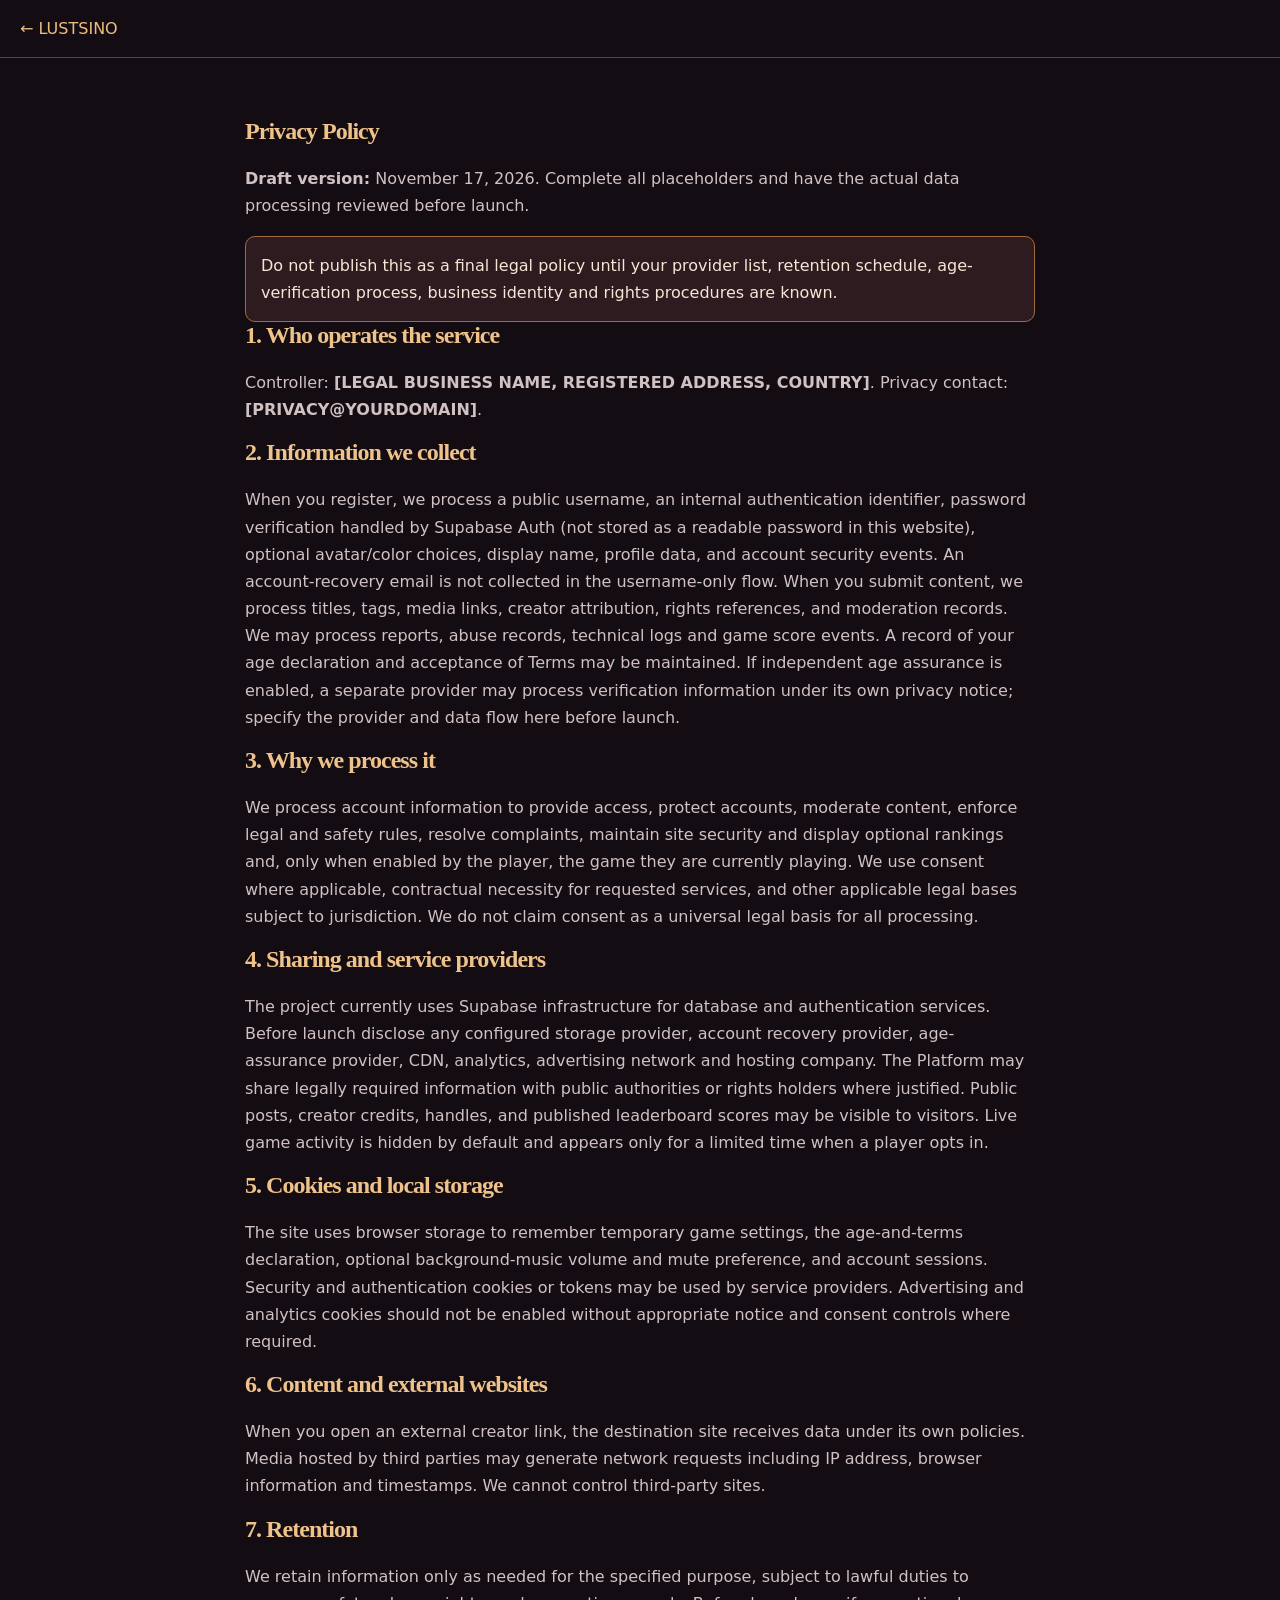
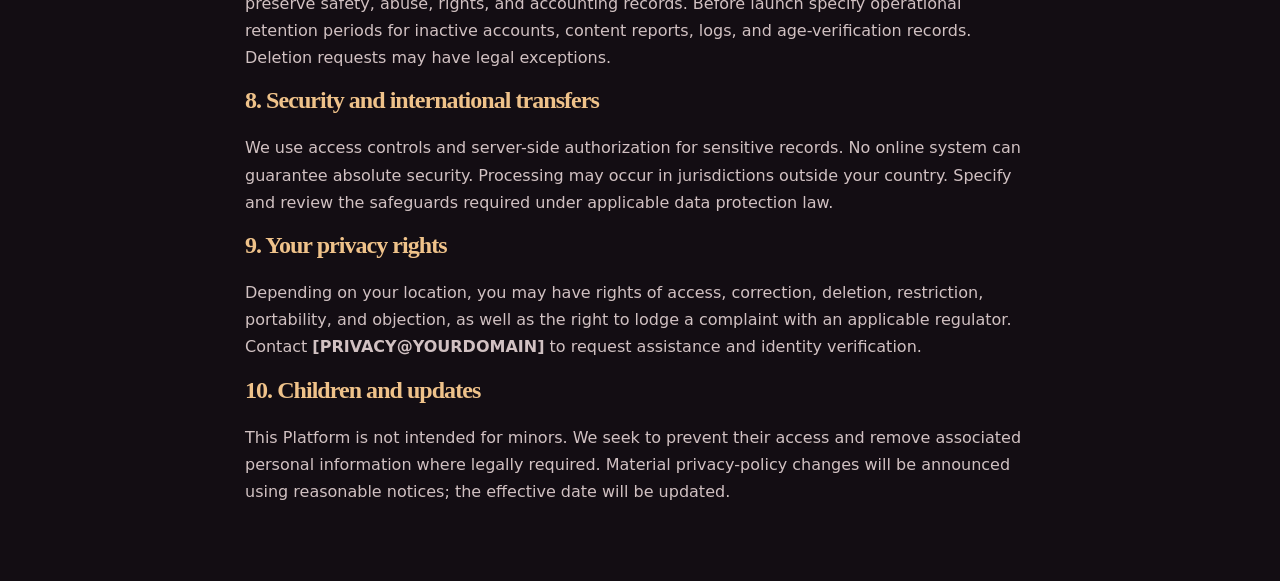
==== privacy.html @ e22186fd "Add LUSTSINO V7 website" ====
<!doctype html><html lang="en"><head><meta charset="utf-8"><meta name="viewport" content="width=device-width, initial-scale=1"><title>LUSTSINO — Privacy Policy</title><link rel="stylesheet" href="styles.css"><style>body{background:#130d13;color:#f5e7d6;font:16px/1.7 system-ui}article{max-width:850px;margin:30px auto;padding:30px}h1,h2{font-family:Georgia,serif;color:#efc28a}a{color:#edbd7e}p,li{color:#d1c1c2}header{padding:15px 20px;border-bottom:1px solid #613e44}.warning{padding:15px;border:1px solid #a16c42;border-radius:10px;background:#2d1b20}</style></head><body><header><a href="index.html">← LUSTSINO</a></header><article><h1>Privacy Policy</h1><p><strong>Draft version:</strong> November 17, 2026. Complete all placeholders and have the actual data processing reviewed before launch.</p><div class="warning">Do not publish this as a final legal policy until your provider list, retention schedule, age-verification process, business identity and rights procedures are known.</div><h2>1. Who operates the service</h2><p>Controller: <strong>[LEGAL BUSINESS NAME, REGISTERED ADDRESS, COUNTRY]</strong>. Privacy contact: <strong>[PRIVACY@YOURDOMAIN]</strong>.</p><h2>2. Information we collect</h2><p>When you register, we process a public username, an internal authentication identifier, password verification handled by Supabase Auth (not stored as a readable password in this website), optional avatar/color choices, display name, profile data, and account security events. An account-recovery email is not collected in the username-only flow. When you submit content, we process titles, tags, media links, creator attribution, rights references, and moderation records. We may process reports, abuse records, technical logs and game score events. A record of your age declaration and acceptance of Terms may be maintained. If independent age assurance is enabled, a separate provider may process verification information under its own privacy notice; specify the provider and data flow here before launch.</p><h2>3. Why we process it</h2><p>We process account information to provide access, protect accounts, moderate content, enforce legal and safety rules, resolve complaints, maintain site security and display optional rankings and, only when enabled by the player, the game they are currently playing. We use consent where applicable, contractual necessity for requested services, and other applicable legal bases subject to jurisdiction. We do not claim consent as a universal legal basis for all processing.</p><h2>4. Sharing and service providers</h2><p>The project currently uses Supabase infrastructure for database and authentication services. Before launch disclose any configured storage provider, account recovery provider, age-assurance provider, CDN, analytics, advertising network and hosting company. The Platform may share legally required information with public authorities or rights holders where justified. Public posts, creator credits, handles, and published leaderboard scores may be visible to visitors. Live game activity is hidden by default and appears only for a limited time when a player opts in.</p><h2>5. Cookies and local storage</h2><p>The site uses browser storage to remember temporary game settings, the age-and-terms declaration, optional background-music volume and mute preference, and account sessions. Security and authentication cookies or tokens may be used by service providers. Advertising and analytics cookies should not be enabled without appropriate notice and consent controls where required.</p><h2>6. Content and external websites</h2><p>When you open an external creator link, the destination site receives data under its own policies. Media hosted by third parties may generate network requests including IP address, browser information and timestamps. We cannot control third-party sites.</p><h2>7. Retention</h2><p>We retain information only as needed for the specified purpose, subject to lawful duties to preserve safety, abuse, rights, and accounting records. Before launch specify operational retention periods for inactive accounts, content reports, logs, and age-verification records. Deletion requests may have legal exceptions.</p><h2>8. Security and international transfers</h2><p>We use access controls and server-side authorization for sensitive records. No online system can guarantee absolute security. Processing may occur in jurisdictions outside your country. Specify and review the safeguards required under applicable data protection law.</p><h2>9. Your privacy rights</h2><p>Depending on your location, you may have rights of access, correction, deletion, restriction, portability, and objection, as well as the right to lodge a complaint with an applicable regulator. Contact <strong>[PRIVACY@YOURDOMAIN]</strong> to request assistance and identity verification.</p><h2>10. Children and updates</h2><p>This Platform is not intended for minors. We seek to prevent their access and remove associated personal information where legally required. Material privacy-policy changes will be announced using reasonable notices; the effective date will be updated.</p></article></body></html>
---- styles.css ----
@import url('https://fonts.googleapis.com/css2?family=DM+Sans:wght@400;500;600;700;800&family=Space+Grotesk:wght@400;500;600;700&display=swap');
:root{color-scheme:dark;--bg:#0b0b12;--bg2:#111019;--card:#16141f;--card2:#1d1928;--stroke:#2a2535;--purple:#b994ff;--purple2:#804ceb;--pink:#d484ed;--text:#f4f0fa;--muted:#a6a0b2;--lime:#cff9ab;--max:1310px;--r:19px}
*{box-sizing:border-box}html{scroll-behavior:smooth}body{background:var(--bg);color:var(--text);margin:0;font:15px/1.5 'DM Sans',system-ui,Arial,sans-serif}button,input,textarea,select{font:inherit}button{cursor:pointer}button:disabled{cursor:not-allowed;opacity:.48}a{color:inherit;text-decoration:none}.hidden{display:none!important}h1,h2,h3,p{margin-top:0}h1,h2,h3{font-family:'Space Grotesk',system-ui,sans-serif;line-height:1.13;letter-spacing:-.035em}p{color:var(--muted)}button:focus-visible,a:focus-visible,input:focus-visible,textarea:focus-visible,select:focus-visible{outline:2px solid #d8bfff;outline-offset:3px}
.topbar{height:77px;position:sticky;top:0;z-index:50;background:#0e0c14ed;backdrop-filter:blur(22px);border-bottom:1px solid #ffffff0d;display:flex;align-items:center;gap:28px;padding:0 max(28px,calc((100vw - var(--max))/2))}.identity{display:inline-flex;align-items:center;gap:9px;font-family:'Space Grotesk',sans-serif;font-weight:700;font-size:20px;letter-spacing:.04em;white-space:nowrap}.identity b{color:var(--purple);font-weight:600;margin-left:3px}.identity img{border-radius:10px}.main-nav{display:flex;gap:8px;margin:auto}.main-nav button{border:0;background:transparent;color:#aca4b6;padding:11px 16px;border-radius:99px;font-size:13px;font-weight:700}.main-nav button:hover,.main-nav button.active{background:#24202e;color:white}.header-actions{display:flex;gap:16px;align-items:center}.edition{color:#8c8599;font-size:9px;letter-spacing:.14em;font-weight:800}.icon-button{width:34px;height:34px;border:1px solid var(--stroke);border-radius:10px;background:#17151e;color:#bfb5d0;position:relative}.icon-button i{position:absolute;top:6px;right:6px;width:5px;height:5px;background:#a2b47d;border-radius:50%}.icon-button.muted-sound i{background:#777}
.button{border:1px solid var(--stroke);background:#211e2a;color:white;padding:13px 18px;border-radius:12px;font-weight:800;display:inline-flex;gap:20px;align-items:center;justify-content:center;transition:transform .18s,border-color .18s,background .18s;white-space:nowrap}.button:hover:not(:disabled){transform:translateY(-1px);border-color:#8b6cb4}.button.primary{background:#b894fc;color:#170f24;border-color:#c5a9ff;box-shadow:0 10px 36px #7b4ac92a}.button.primary:hover{background:#cbb2ff}.button.secondary{background:#211b2e;border:1px solid #49365d}.button.subtle{background:#191621}.button.bare{background:transparent;border-color:transparent;color:#bbb4c5}.button.wide{width:100%}.button.small-button{font-size:12px;padding:9px 13px;gap:8px}.admin-dot{color:#b98eff;font-size:10px}.button.smallish{padding:9px 13px;font-size:12px}.button span:last-child{font-size:16px}.page-wrap{max-width:var(--max);padding:0 28px;margin:auto}.view{display:none;min-height:58vh}.view.show{display:block}.overline{letter-spacing:.17em;font-size:10px;text-transform:uppercase;font-weight:800;color:#b99afb}.heading-dot{color:#b894ff}.purple-text{color:#c1a5fa}
.hero{min-height:484px;position:relative;display:grid;grid-template-columns:1fr .8fr;overflow:hidden;padding:64px 66px 53px;margin-top:23px;border:1px solid #493b61;border-radius:25px;background:radial-gradient(ellipse at 80% 40%,#422657 0%,#261832 34%,#15121d 67%)}.hero:before{content:'';position:absolute;inset:0;background-image:radial-gradient(#ead2ff2c .8px,transparent .8px);background-size:18px 18px;mask-image:linear-gradient(90deg,transparent,#000);opacity:.35}.hero-ambient{pointer-events:none;position:absolute;inset:0;background:linear-gradient(95deg,#15121c 0%,transparent 63%)}.hero-left{position:relative;z-index:2;align-self:center}.kicker{display:inline-flex;align-items:center;gap:9px;color:#cdb4ff;background:#2c2240;border:1px solid #5c417c;padding:7px 11px;border-radius:100px;font-size:10px;font-weight:800;letter-spacing:.12em}.live-dot{width:6px;height:6px;border-radius:50%;background:#d2abff;box-shadow:0 0 0 4px #aa72ef2a}.hero h1{font-size:clamp(46px,5.15vw,79px);line-height:1.04;margin:22px 0 19px;letter-spacing:-.065em}.hero h1 i{color:#c2a2ff;font-style:normal}.hero h1 span{color:#fff}.hero p{font-size:14px;line-height:1.8;max-width:445px;color:#c0b7ca}.hero-actions{display:flex;flex-wrap:wrap;gap:10px;margin-top:25px}.micro-trust{display:flex;gap:21px;flex-wrap:wrap;margin-top:26px;font-size:11px;color:#c5b6d1}.hero-right{align-self:center;min-height:350px;position:relative;z-index:1}.orbit-bloom{height:380px;width:380px;position:absolute;top:-19px;left:50%;transform:translateX(-50%);display:grid;place-items:center;filter:drop-shadow(0 20px 52px #8846d22a)}.orbit{position:absolute;border-radius:50%;border:2px solid #b994ff44}.orbit-outer{height:350px;width:350px;border-style:dashed;animation:slowspin 43s linear infinite}.orbit-mid{width:295px;height:295px;border:26px solid #ffffff08;border-top:25px solid #d4b6fa;border-left:25px solid #8652ea;border-right:25px solid #6b3eaa;transform:rotate(30deg);box-shadow:0 0 32px #a86bff40,inset 0 0 24px #bb8dff44;animation:slowspin 17s linear infinite}.orbit-inner{height:188px;width:188px;border:1px solid #f0cfff77;box-shadow:0 0 60px #ad77f75a;background:radial-gradient(circle at 55% 38%,#4b2a6c,#23172e 75%)}.orbit-core{font-family:'Space Grotesk';position:relative;font-size:90px;font-weight:700;color:#eee1ff;text-shadow:0 0 25px #c5a1ff66}.orbit-float{position:absolute;background:#241a32;border:1px solid #8a6cba;display:grid;place-items:center;color:#dbbdff;border-radius:50%;box-shadow:0 8px 20px #0004}.orbit-float.one{width:52px;height:52px;top:24px;right:14px}.orbit-float.two{width:43px;height:43px;bottom:45px;left:5px}.orbit-float.three{width:34px;height:34px;right:1px;bottom:72px}.float-label{position:absolute;right:0;bottom:-5px;color:#ccbee1;font-size:9px;letter-spacing:.18em;font-weight:800}.section-top{display:flex;justify-content:space-between;align-items:end;gap:22px;margin:53px 0 20px}.section-top h2{font-size:30px;margin:8px 0 4px}.section-top p{font-size:13px;margin:0}.text-link{background:transparent;border:0;color:#ceb2ff;font-weight:800;font-size:12px;padding:10px 0}.game-grid{display:grid;grid-template-columns:repeat(4,minmax(0,1fr));gap:16px}.game-card{border:1px solid var(--stroke);background:#15121d;border-radius:17px;overflow:hidden;text-align:left;color:white;transition:transform .18s,border-color .18s;display:flex;flex-direction:column;padding:0;min-width:0}.game-card:hover{transform:translateY(-5px);border-color:#8364a7}.game-cover{height:210px;display:grid;place-items:center;position:relative;overflow:hidden;background:var(--cover)}.game-cover:after{content:'';position:absolute;inset:0;background:radial-gradient(circle at 50% 35%,transparent 30%,#0c0a11aa 99%)}.game-cover .cover-symbol{font-size:104px;font-family:'Space Grotesk';font-weight:700;position:relative;z-index:1;color:#ffffffe7;text-shadow:0 11px 23px #0004}.game-cover .cover-number{position:absolute;top:12px;left:14px;z-index:2;color:#ffffff80;font-size:11px;font-weight:800;letter-spacing:.15em}.game-cover .play-arrow{position:absolute;bottom:13px;right:13px;z-index:2;display:grid;place-items:center;background:#ffffffed;color:#191121;width:39px;height:39px;border-radius:50%;font-size:17px}.game-card-text{padding:18px;flex:1}.game-card-text h3{font-size:19px;margin:4px 0 8px}.game-card-text p{font-size:12px;line-height:1.6;margin:0;min-height:38px}.game-tags{display:flex;gap:7px;margin-top:18px;flex-wrap:wrap}.game-tags span{border:1px solid #40374c;border-radius:6px;color:#bdb0cd;padding:4px 7px;font-size:10px;font-weight:800}.ad-unit{position:relative;background:repeating-linear-gradient(120deg,#17131e,#17131e 12px,#1c1723 12px,#1c1723 24px);border:1px dashed #544762;border-radius:15px;color:#b9b0c8;display:flex;align-items:center;justify-content:center;gap:20px;text-align:left;overflow:hidden}.ad-unit.banner{margin:46px 0;height:106px}.ad-unit .ad-tag{font-size:9px;font-weight:800;letter-spacing:.17em;color:#927da8;position:absolute;left:13px;top:12px}.ad-art{color:#a687d8;font-size:46px}.ad-copy strong{display:block;font-size:13px;color:#d7cbeb}.ad-copy small{font-size:11px;color:#8f879d}.steps{display:grid;grid-template-columns:repeat(3,1fr);border:1px solid var(--stroke);border-radius:18px;overflow:hidden;background:var(--card)}.steps>div{padding:27px 31px;border-right:1px solid var(--stroke)}.steps>div:last-child{border:0}.steps span{font-size:11px;color:var(--purple);font-weight:800;letter-spacing:.12em}.steps h3{font-size:22px;margin:16px 0 8px}.steps p{font-size:12px;margin:0;line-height:1.7}.creator-strip{display:grid;grid-template-columns:repeat(3,1fr);gap:15px;margin-bottom:62px}.creator-mini{border:1px solid var(--stroke);background:linear-gradient(110deg,#1b1823,#14131a);border-radius:14px;padding:16px;display:flex;align-items:center;gap:13px;text-align:left;color:white}.creator-avatar{width:48px;height:48px;flex-shrink:0;border-radius:50%;display:grid;place-items:center;font-weight:800;background:linear-gradient(140deg,#9c76c7,#47325d);color:#fff}.creator-mini strong{font-size:13px}.creator-mini small{display:block;color:var(--muted);font-size:11px}.creator-mini .open-arrow{margin-left:auto;color:var(--purple)}
.subpage{padding-top:58px;padding-bottom:80px}.subheading{margin-bottom:26px}.subheading h1,.studio-head h1{font-size:clamp(34px,4.4vw,56px);margin:11px 0}.subheading p{font-size:14px}.filter-bar{display:flex;gap:9px;flex-wrap:wrap;margin:20px 0 25px}.pill{border:1px solid var(--stroke);padding:9px 13px;background:#1a1722;color:#a69bb6;border-radius:100px;font-size:12px;font-weight:800}.pill.active,.pill:hover{background:#332541;border-color:#8863b0;color:white}
.play-wrap{padding-top:27px;padding-bottom:55px}.play-header{display:flex;justify-content:space-between;align-items:center}.back-link{background:transparent;border:0;color:#b5a6c8;font-weight:700;font-size:12px;padding:8px 0}.session-chip{border:1px solid #3b2d4c;background:#201729;border-radius:40px;color:#d0b6ee;padding:7px 11px;font-size:11px;font-weight:800}.play-title-line{display:flex;justify-content:space-between;gap:15px;align-items:center;margin:23px 0}.play-title-line h1{font-size:40px;margin:8px 0}.play-title-line p{font-size:13px;margin:0}.play-layout{display:grid;grid-template-columns:minmax(0,1fr) 280px;gap:19px}.play-main{border:1px solid #34273e;background:radial-gradient(ellipse at 50% 15%,#251731,#121019 68%);border-radius:20px;min-height:520px;overflow:hidden;padding:27px;display:flex;flex-direction:column}.side-card{border:1px solid var(--stroke);background:#16131d;border-radius:16px;padding:22px;margin-bottom:15px}.side-card h3{font-size:20px;margin:11px 0}.side-card p{font-size:12px;line-height:1.65}.statline{display:flex;justify-content:space-between;font-size:12px;color:#b2a8bc;border-bottom:1px solid #312a39;padding:11px 0}.statline b{color:#fff}.side-card .button{margin-top:20px}.square{min-height:250px;margin-bottom:15px;display:flex;flex-direction:column;text-align:center}.ad-orb{font-size:52px;color:#9170bd}.creator-ethos>span{color:#c8a8ff;font-size:24px}.in-game{min-height:86px;margin-top:19px;flex-direction:column;gap:2px;padding:24px}.in-game strong{font-size:12px;color:#cec0dc}.in-game small{font-size:10px;color:#897d94}
.game-shell{width:100%;margin:auto;text-align:center}.game-kicker{font-size:10px;text-transform:uppercase;letter-spacing:.16em;font-weight:800;color:#b994ff}.game-shell h2{font-size:27px;margin:10px 0}.game-shell .game-help{font-size:13px;color:#ada3b9;max-width:510px;margin:0 auto 22px}.wheel-wrap{width:min(360px,83vw);aspect-ratio:1;margin:19px auto 25px;position:relative;display:grid;place-items:center}.wheel-face{width:100%;height:100%;border-radius:50%;border:10px solid #3c2a4b;box-shadow:0 0 0 3px #8a60ae,0 18px 60px #ad6dff1b,inset 0 0 30px #0007;display:grid;place-items:center;transform:rotate(0deg);background:conic-gradient(#a875e1 0 45deg,#40305c 45deg 90deg,#8c61c2 90deg 135deg,#312741 135deg 180deg,#a875e1 180deg 225deg,#40305c 225deg 270deg,#8c61c2 270deg 315deg,#312741 315deg 360deg)}.wheel-face:after{content:'';position:absolute;inset:12%;border:2px dashed #ffffff30;border-radius:50%}.wheel-numbers{position:absolute;inset:0;display:grid;place-items:center}.wheel-number{position:absolute;transform:translate(-50%,-50%);font-weight:800;font-size:15px;text-shadow:0 3px 5px #0009}.wheel-cap{width:74px;height:74px;z-index:2;border-radius:50%;background:#100e18;display:grid;place-items:center;border:8px solid #bb94ef;color:#fff;font-size:32px;font-family:'Space Grotesk';box-shadow:0 6px 23px #0007}.pointer{position:absolute;z-index:4;top:-10px;left:50%;transform:translateX(-50%);width:0;height:0;border-left:15px solid transparent;border-right:15px solid transparent;border-top:32px solid #ecdbff;filter:drop-shadow(0 5px 5px #000)}.game-footer-actions{display:flex;gap:9px;justify-content:center;flex-wrap:wrap;margin:16px 0}.result-card{max-width:530px;margin:19px auto 0;border:1px solid #6d528b;border-radius:15px;background:#251b31;padding:18px;text-align:left;display:flex;align-items:center;gap:14px}.result-icon{display:grid;place-items:center;flex-shrink:0;width:45px;height:45px;background:#623c89;border-radius:11px;font-size:23px}.result-card strong{display:block;font-size:17px}.result-card p{font-size:12px;margin:3px 0 0}.result-card .button{margin-left:auto}.round-meta{font-size:11px;color:#a59ab3;letter-spacing:.05em}.timer-box{display:flex;justify-content:center;align-items:center;flex-wrap:wrap;gap:10px;margin:18px auto}.timer-time{font-variant-numeric:tabular-nums;font-family:'Space Grotesk';font-size:21px;font-weight:700;color:#ddc7ff;min-width:70px}.timer-box .button{padding:8px 12px;font-size:11px}.media-stage{position:relative;overflow:hidden;min-height:340px;width:100%;max-width:620px;margin:auto;border-radius:18px;border:1px solid #553b6f;background:var(--stage,radial-gradient(circle at 40% 35%,#654185,#251a34 60%,#0e0d16));display:flex;align-items:center;justify-content:center}.media-stage .stage-img,.media-stage .stage-video{width:100%;height:100%;position:absolute;inset:0;object-fit:contain;background:#0d0b14}.stage-placeholder{text-align:center;font-size:88px;font-family:'Space Grotesk';color:#ffffff42;filter:drop-shadow(0 8px 15px #0005)}.stage-placeholder small{display:block;font:800 10px 'DM Sans';letter-spacing:.22em;color:#ffffffa8}.media-stage:after{pointer-events:none;content:'';position:absolute;inset:0;background:linear-gradient(0deg,#0b091155,transparent 45%)}.hotspot{position:absolute;z-index:2;width:63px;height:63px;border-radius:50%;border:2px solid #fff;background:#a871ffab;box-shadow:0 0 0 7px #b087ff2b,0 0 24px #b087ff76;color:white;font-weight:900;font-size:11px;transform:translate(-50%,-50%);display:grid;place-items:center;animation:hotpulse 2.4s infinite}.hotspot:hover{background:#d3b1ff;transform:translate(-50%,-50%) scale(1.1);color:#1d0f2c}.spot-guide{margin:16px 0;color:#a99db6;font-size:11px}.reveal-mosaic{display:grid;grid-template-columns:repeat(3,1fr);gap:11px;max-width:585px;margin:17px auto}.mystery-card{height:190px;position:relative;border-radius:15px;border:1px solid #694681;background:radial-gradient(circle at 35% 20%,#6e498c,#261a36 80%);color:white;display:grid;place-items:center;overflow:hidden;transition:transform .2s,border-color .2s}.mystery-card:before{content:'';position:absolute;inset:10px;border:1px solid #ffffff24;border-radius:10px}.mystery-card:hover{transform:translateY(-4px);border-color:#c8a0ff}.mystery-card .symbol{font-family:'Space Grotesk';font-size:72px;font-weight:700;opacity:.8}.mystery-card .card-index{position:absolute;top:15px;left:16px;font-size:10px;color:#e2d1ff;font-weight:800}.duel-grid{display:grid;grid-template-columns:1fr 1fr;gap:15px;margin:16px auto;max-width:670px}.duel-option{min-height:350px;border:1px solid #65477d;background:radial-gradient(ellipse at 30% 20%,#4e326b,#18131f 80%);border-radius:17px;overflow:hidden;color:white;padding:0;display:flex;flex-direction:column;text-align:center;transition:transform .2s}.duel-option:nth-child(2){background:radial-gradient(ellipse at 70% 20%,#775084,#1d1524 80%)}.duel-option:hover{transform:translateY(-4px);border-color:#cea2ff}.duel-art{flex:1;min-height:255px;display:grid;place-items:center;position:relative;overflow:hidden}.duel-art img{position:absolute;width:100%;height:100%;object-fit:cover}.duel-art span{font-size:86px;color:#ffffff8c}.duel-caption{padding:18px;background:#14101cb3;font-weight:800}.duel-versus{font-size:11px;font-weight:800;letter-spacing:.16em;color:#a995b9;margin:0}.choice-result{max-width:650px;margin:0 auto;text-align:center}.choice-result .media-stage{min-height:300px}.choice-result h3{font-size:23px;margin:17px 0 7px}.choice-result .credit{font-size:12px;color:#ac9db7}.progress-dots{display:flex;gap:7px;justify-content:center;margin:17px}.progress-dots span{width:24px;height:5px;border-radius:6px;background:#3a2f48}.progress-dots span.done{background:#bb92ff}
.creator-grid{display:grid;grid-template-columns:repeat(3,1fr);gap:15px}.creator-profile{border:1px solid var(--stroke);background:#17141d;border-radius:16px;overflow:hidden}.profile-banner{height:105px;background:radial-gradient(ellipse at 65% 20%,#64457c,#291d36 75%)}.profile-body{padding:18px}.profile-avatar{width:59px;height:59px;border-radius:50%;border:4px solid #17141d;margin-top:-45px;background:linear-gradient(140deg,#9f7fd4,#563770);display:grid;place-items:center;font-weight:900}.profile-body h3{font-size:20px;margin:10px 0 6px}.profile-body p{font-size:12px;min-height:60px}.profile-foot{display:flex;justify-content:space-between;align-items:center;margin-top:18px}.profile-foot small{font-size:11px;color:#9b90a9}.info-grid{display:grid;grid-template-columns:repeat(3,1fr);gap:15px}.info-grid article{background:#18151f;border:1px solid var(--stroke);padding:30px;border-radius:17px}.info-grid span{font-size:11px;letter-spacing:.1em;color:#b78ced}.info-grid h2{font-size:28px;margin:23px 0 10px}.info-grid p{font-size:13px}.compliance-note{margin-top:30px;background:#1b1625;border:1px solid #47365e;border-radius:15px;padding:27px}.compliance-note h2{font-size:20px}.compliance-note p{font-size:13px;margin:0}
.studio-head{display:flex;justify-content:space-between;align-items:center;gap:17px;margin-bottom:25px}.studio-head p{font-size:13px;margin:0}.studio-grid{display:grid;grid-template-columns:215px minmax(0,1fr);gap:16px}.studio-nav{border:1px solid var(--stroke);background:#17141f;border-radius:16px;padding:12px;align-self:start}.studio-nav button{width:100%;display:block;text-align:left;border:0;border-radius:9px;background:transparent;color:#b1a6bf;font-weight:700;font-size:12px;padding:13px 12px;margin-bottom:3px}.studio-nav button:hover,.studio-nav button.active{background:#30223e;color:#fff}.studio-panel{background:#17141f;border:1px solid var(--stroke);border-radius:17px;padding:25px;min-height:370px;overflow:hidden}.studio-panel h2{font-size:24px;margin:0 0 7px}.studio-panel p{font-size:12px}.studio-stats{display:grid;grid-template-columns:repeat(3,1fr);gap:12px;margin:22px 0}.studio-stat{border:1px solid #352a42;background:#211a2b;border-radius:12px;padding:19px}.studio-stat b{display:block;font-size:29px;font-family:'Space Grotesk'}.studio-stat small{color:#a495b2;font-size:11px}.studio-actions{display:flex;gap:10px;flex-wrap:wrap;margin-top:16px}.mini-note{border:1px solid #503766;background:#271c35;border-radius:11px;color:#c8b6d5;padding:14px;font-size:12px;margin:14px 0}.form-grid{display:grid;grid-template-columns:1fr 1fr;gap:12px;margin:20px 0}.field{min-width:0}.field.span2{grid-column:1/-1}.field label{display:block;color:#cbbfda;font-size:11px;font-weight:800;margin:0 0 6px}.field input,.field select,.field textarea{width:100%;border:1px solid #42364c;background:#0f0d17;color:white;border-radius:10px;padding:11px 12px;outline:none;font-size:13px}.field textarea{resize:vertical;min-height:100px}.field small{font-size:10px;color:#92859b}.table-scroller{overflow:auto;margin:15px 0}table{border-collapse:collapse;width:100%;font-size:12px}th,td{text-align:left;padding:11px 8px;border-bottom:1px solid #322b3b;white-space:nowrap}th{color:#ad9fb7;font-weight:800;font-size:10px;letter-spacing:.05em}.table-action{border:1px solid #4d3a5c;background:#30243d;border-radius:7px;padding:5px 9px;color:#eadbff;font-size:11px}.table-action.danger{color:#ffaab5}.json-editor{font-family:ui-monospace,Menlo,Consolas,monospace!important;font-size:11px!important;line-height:1.5;min-height:280px!important}.builder-preview{width:100%;position:relative;border:1px solid #513c64;border-radius:13px;aspect-ratio:16/9;background:linear-gradient(120deg,#6a477d,#291c34);overflow:hidden;cursor:crosshair;display:grid;place-items:center;margin:14px 0}.builder-preview img{position:absolute;inset:0;width:100%;height:100%;object-fit:contain}.builder-preview span.helper{position:absolute;top:12px;left:12px;font-size:10px;background:#100d17bb;padding:6px 8px;border-radius:7px;pointer-events:none}.builder-dot{position:absolute;z-index:2;width:42px;height:42px;background:#bd8afd;border:2px solid white;box-shadow:0 0 0 6px #b088ff3b;color:#1c0d2b;border-radius:50%;display:grid;place-items:center;font-size:11px;font-weight:900;transform:translate(-50%,-50%);pointer-events:none}
.footer-inner{max-width:var(--max);padding:31px 28px;margin:auto;display:flex;align-items:center;justify-content:space-between;gap:18px;border-top:1px solid #251e2d}.footer-inner p{font-size:11px;margin:4px 0 0}.footer-links{display:flex;flex-wrap:wrap;gap:15px}.footer-links button,.footer-links a{color:#9c91a7;background:transparent;border:0;font-size:11px}.footer-inner small{color:#756b81;font-size:10px}.mobile-nav{display:none}
.gate{position:fixed;inset:0;z-index:200;background:radial-gradient(ellipse at 55% 5%,#38234b,#0b0910 65%);display:grid;place-items:center;padding:22px;overflow:auto}.gate-card{width:min(465px,100%);border:1px solid #62477e;border-radius:25px;padding:33px;background:#17121fe8;box-shadow:0 30px 100px #0009;text-align:center}.gate-logo{display:flex;align-items:center;justify-content:center;font-family:'Space Grotesk';font-size:24px;font-weight:700;letter-spacing:.05em;gap:8px}.gate-logo b{color:#be9afd}.age-stamp{display:inline-block;font-size:10px;letter-spacing:.16em;color:#c8a7f7;border:1px solid #70568c;border-radius:20px;padding:5px 12px;margin-top:22px}.gate-card h1{font-size:35px;margin:17px 0}.gate-card h1 em{font-style:normal;color:#c39efa}.gate-card p{font-size:12px;line-height:1.8;max-width:365px;margin:0 auto 20px}.gate-card .button{margin:7px 0}.gate-card small{display:block;font-size:10px;color:#82778f;line-height:1.5;margin-top:16px}
.modal-shade{position:fixed;inset:0;z-index:110;background:#07060cdd;display:grid;place-items:center;padding:18px;backdrop-filter:blur(7px)}.modal-card{max-width:650px;width:100%;max-height:90vh;overflow:auto;background:#1b1524;border:1px solid #5d4374;border-radius:19px;padding:26px;position:relative}.close-modal{position:absolute;right:16px;top:14px;background:#3b2c49;color:white;border:0;border-radius:50%;width:31px;height:31px}.modal-card h2{font-size:26px}.toast{position:fixed;z-index:250;bottom:27px;left:50%;transform:translateX(-50%);padding:11px 17px;background:#382649;color:#f3e4ff;border:1px solid #8661a7;border-radius:12px;font-size:12px;font-weight:800;box-shadow:0 15px 35px #0007;max-width:90vw;text-align:center}
@keyframes slowspin{to{transform:rotate(360deg)}}@keyframes hotpulse{0%,100%{box-shadow:0 0 0 7px #b087ff2b,0 0 24px #b087ff76}50%{box-shadow:0 0 0 13px #b087ff12,0 0 32px #cfadff99}}@media(prefers-reduced-motion:reduce){*,*:before,*:after{animation-duration:.001ms!important;transition-duration:.001ms!important;scroll-behavior:auto!important}}
@media(max-width:1080px){.hero{padding:45px 42px;grid-template-columns:1fr .7fr}.hero-right{min-height:300px}.orbit-bloom{transform:translateX(-50%) scale(.79)}.game-cover{height:165px}.game-grid{gap:12px}.game-card-text{padding:14px}.game-card-text h3{font-size:17px}.edition{display:none}.play-layout{grid-template-columns:minmax(0,1fr) 235px}.play-main{padding:17px}}
@media(max-width:780px){.topbar{height:65px;padding:0 19px}.main-nav{display:none}.topbar .small-button{display:none}.hero{grid-template-columns:1fr;padding:42px 30px;min-height:470px}.hero-right{position:absolute;right:-98px;bottom:-90px;opacity:.35;transform:scale(.75)}.hero-left{max-width:560px}.hero h1{font-size:clamp(49px,9vw,68px)}.hero p{max-width:380px}.game-grid{grid-template-columns:repeat(2,minmax(0,1fr))}.game-cover{height:200px}.creator-strip{grid-template-columns:1fr 1fr}.play-layout{display:flex;flex-direction:column}.play-side{display:grid;grid-template-columns:1fr 1fr;gap:12px}.play-side .side-card{margin:0}.play-side .square{margin:0}.play-side .creator-ethos{display:none}.creator-grid{grid-template-columns:1fr 1fr}.studio-grid{grid-template-columns:1fr}.studio-nav{display:flex;gap:4px;overflow:auto}.studio-nav button{white-space:nowrap;width:auto}.info-grid{grid-template-columns:1fr}.footer-inner{padding-bottom:95px}.mobile-nav{display:flex;position:fixed;z-index:60;bottom:0;left:0;right:0;background:#0d0b14ef;backdrop-filter:blur(20px);border-top:1px solid #34243f;justify-content:space-around;padding:9px 7px calc(9px + env(safe-area-inset-bottom))}.mobile-nav button{border:0;background:transparent;color:#a99bb5;font-size:10px;display:grid;place-items:center;gap:1px}.mobile-nav button span{font-size:22px;line-height:1}.mobile-nav button.active{color:#c9adfb}}
@media(max-width:500px){.page-wrap{padding-left:15px;padding-right:15px}.topbar{padding:0 15px}.identity{font-size:18px}.header-actions{margin-left:auto;gap:0}.hero{margin-top:12px;border-radius:20px;padding:37px 23px;min-height:495px}.hero h1{font-size:47px}.hero-actions{display:grid;align-items:start;max-width:310px}.hero-actions .button{width:100%;justify-content:space-between}.micro-trust{gap:10px;font-size:9px}.hero-right{bottom:-85px;right:-160px;transform:scale(.75)}.section-top{margin:38px 0 16px;align-items:start}.section-top h2{font-size:25px}.section-top p{font-size:11px}.section-top .text-link{font-size:10px;text-align:right}.game-grid{gap:10px}.game-cover{height:156px}.game-card-text{padding:12px}.game-card-text h3{font-size:16px}.game-card-text p{font-size:11px}.game-tags{margin-top:12px}.game-tags span{font-size:9px}.steps{display:block}.steps>div{padding:19px 23px;border-right:0;border-bottom:1px solid var(--stroke)}.steps>div:last-child{border:0}.steps h3{margin:8px 0}.creator-strip{grid-template-columns:1fr;margin-bottom:40px}.ad-unit.banner{margin:33px 0}.subpage{padding-top:32px}.subheading h1{font-size:35px}.play-wrap{padding-top:16px}.play-title-line h1{font-size:29px}.play-title-line .button{padding:9px;font-size:11px}.play-main{padding:18px 10px;min-height:480px}.game-shell h2{font-size:22px}.wheel-wrap{width:min(310px,84vw)}.wheel-cap{width:62px;height:62px}.wheel-number{font-size:12px}.play-side{display:block}.play-side .side-card{margin:12px 0}.play-side .square{display:none}.media-stage{min-height:270px}.hotspot{width:52px;height:52px;font-size:10px}.reveal-mosaic{gap:6px}.mystery-card{height:160px}.mystery-card .symbol{font-size:55px}.duel-grid{gap:8px}.duel-option{min-height:275px}.duel-art{min-height:210px}.duel-art span{font-size:55px}.duel-caption{padding:11px;font-size:12px}.creator-grid{grid-template-columns:1fr}.studio-panel{padding:16px}.studio-stats{gap:7px}.studio-stat{padding:12px}.studio-stat b{font-size:20px}.studio-stat small{font-size:9px}.form-grid{grid-template-columns:1fr}.field.span2{grid-column:auto}.footer-inner{display:block}.footer-links{margin:24px 0}.float-label{display:none}}

.stage-creator-link{position:absolute;z-index:3;right:13px;bottom:13px;padding:8px 10px;border-radius:9px;color:#fff;font-size:11px;font-weight:800;background:#19101de8;border:1px solid #c9a0fa9c;box-shadow:0 5px 18px #0006}.stage-creator-link:hover{background:#5a327c}

.achievement-row{display:flex;flex-wrap:wrap;gap:6px;margin-top:14px}.achievement-row span{display:inline-flex;padding:5px 7px;background:#17121f;border:1px solid #383043;color:#756882;font-size:9px;border-radius:7px;font-weight:800}.achievement-row span.unlocked{border-color:#8e64b0;color:#dcc2ff;background:#332241}

/* LUSTSINO — velvet casino redesign, appended over the original arcade foundation */
:root{--bg:#11090d;--bg2:#190d12;--card:#1c1016;--card2:#29161d;--stroke:#50303a;--purple:#e2b76b;--purple2:#a82f46;--pink:#ec6c84;--text:#fff5ed;--muted:#c1a8a9;--lime:#e7c589}
body{background:radial-gradient(ellipse at 90% 0%,#32101d 0%,transparent 37%),#11090d;color:var(--text)}
h1,h2,h3{font-family:Georgia,'Times New Roman',serif;letter-spacing:-.04em}
.topbar{background:#190d12ed;border-bottom:1px solid #8c5b442e}.identity{font:700 22px/1 Georgia,serif;letter-spacing:.075em;color:#ffecbc}.identity b{color:#dcb674}.identity img{border-radius:50%;box-shadow:0 0 0 1px #d6a25c77}.main-nav button:hover,.main-nav button.active{background:#40202a}.button{border-color:#55343b;background:#301922}.button:hover:not(:disabled){border-color:#dfb77f}.button.primary{color:#2b1115;background:linear-gradient(130deg,#f8dc97,#d59d50);border-color:#f3d18c;box-shadow:0 7px 25px #b178352e}.button.primary:hover{background:linear-gradient(130deg,#ffe9b0,#e2b35f)}.button.secondary{background:#441a29;border:1px solid #8d4851}.button.subtle{background:#291720}.overline,.heading-dot,.purple-text{color:#eac282}.icon-button{background:#2a1620;border-color:#6a3744}.kicker{color:#f8d6aa;background:#55222edb;border-color:#9b5260}.live-dot{background:#ffd47d;box-shadow:0 0 0 4px #ffb76a34}
.hero{background:linear-gradient(90deg,#210e16 0%,#210e16ee 32%,#210e1630 66%,#160a1024 100%),url('assets/casino-hero.png') right center/cover no-repeat;border:1px solid #70433f;min-height:536px;box-shadow:0 22px 70px #0005}
.hero:before{background:linear-gradient(90deg,#180b11e8 0%,#180b11a9 34%,transparent 78%);mask-image:none;opacity:1}
.hero .hero-ambient{background:radial-gradient(ellipse at 9% 95%,#a0293429,transparent 48%)}.hero-left{max-width:610px}.hero h1{font-family:Georgia,'Times New Roman',serif;letter-spacing:-.063em;font-weight:700;font-size:clamp(47px,5.1vw,74px);text-shadow:0 6px 36px #140609}.hero h1 i{color:#f6d690;font-style:italic}.hero h1 span{color:#fff0da}.hero p{color:#ead6d4;max-width:442px;font-size:15px;text-shadow:0 2px 14px #000}.hero-right{pointer-events:none}.hero-photo{height:100%}.float-label{bottom:0;right:0;color:#f4d5ad;text-shadow:0 3px 18px #000}.micro-trust{color:#ead0bc}
.game-card{background:#26151c;border-color:#613640}.game-card:hover{border-color:#ce986b}.game-card-text h3{font-family:Georgia,serif}.game-cover{background:var(--cover)!important;border-bottom:1px solid #7e4757}.game-cover:after{content:'';position:absolute;inset:0;background:linear-gradient(135deg,#7219275e,#38121955);pointer-events:none}.cover-symbol{color:#ffe0a0!important;filter:drop-shadow(0 2px 12px #0006)}.play-arrow{background:#e2bd75!important;color:#38171c!important}.game-tags span,.pill.active{color:#f5cf93!important;background:#5a2533!important;border-color:#895064!important}.section-top .text-link{color:#e5bc78}
.ad-unit{border-color:#92634b;background:linear-gradient(135deg,#29171a,#201218)}.ad-tag{color:#f4d8a4}.ad-art,.ad-orb{color:#ae845a}.creator-mini,.creator-profile,.side-card{background:#26151c!important;border-color:#613840!important}.creator-avatar,.profile-avatar{background:#763542!important;color:#ffe5be!important}.play-main,.studio-panel,.studio-nav{background:#211319!important;border-color:#693d45!important}.game-shell h2{font-family:Georgia,serif}.wheel-face{box-shadow:0 0 0 8px #2a161c,0 0 0 13px #b88b51,0 0 0 18px #5b332e,0 16px 42px #000a;border:8px solid #e4bc75}.wheel-wrap{margin-top:25px;margin-bottom:38px}.wheel-cap{background:radial-gradient(circle,#ffe2a0,#b88643)!important;border:6px double #5c2527;color:#671623!important;font-size:30px}.wheel-number{font-family:Georgia,serif;color:#fff4dd;text-shadow:0 2px 4px #000}.pointer{border-top-color:#fce1a5!important;filter:drop-shadow(0 0 9px #ffdc9099)}
.game-kicker{color:#d9b37b}.timer-time{color:#ffdb9d}.round-meta{color:#ddc2b4}.media-stage{max-width:520px;border-color:#9f705d;background:#180a10!important;min-height:300px}.media-stage:has(.stage-img){display:block;min-height:0;max-height:none}.media-stage:has(.stage-img) .stage-img{position:relative;inset:auto;display:block;width:100%;height:auto;object-fit:contain}.media-stage .stage-creator-link{z-index:3}.media-stage:after{z-index:0}.hotspot{z-index:4;min-width:38px;min-height:38px;border:2px solid #ffe4ab;background:#ce6c6952;box-shadow:0 0 0 5px #f8c58a38,0 0 19px #ffe7b26b, inset 0 0 15px #eab7a12e;font-weight:900;animation:hotpulse 2.6s infinite;touch-action:manipulation;padding:0;display:flex;align-items:center;justify-content:center}.hotspot span{background:#361019cc;color:#fff7ed;border:1px solid #f1d19a;border-radius:50%;min-width:23px;min-height:23px;display:grid;place-items:center;padding:2px 4px;transform:rotate(0)}.hotspot:hover{background:#f5cb9166;transform:translate(-50%,-50%) scale(1.05)}
.path-progress{height:5px;width:min(520px,100%);margin:13px auto 18px;border-radius:8px;background:#582f35;overflow:hidden}.path-progress span{display:block;height:100%;background:linear-gradient(90deg,#bd5660,#f6d692);transition:width .4s}
.mystery-card{background:linear-gradient(150deg,#7e2436,#351119 69%,#251017);border:2px solid #d6a960;box-shadow:inset 0 0 0 8px #a66c2833,0 10px 28px #0005}.mystery-card:before{border:1px solid #efc58085}.mystery-card .symbol{color:#fce3a3;font-family:Georgia,serif}.mystery-card .card-index{color:#f9dfab}.mystery-card:hover{border-color:#ffe7ab}.mystery-card:disabled{opacity:1;cursor:wait}
.mystery-card.shuffling:nth-child(1){animation:shuffleLeft 1.55s ease-in-out both}.mystery-card.shuffling:nth-child(2){animation:shuffleMiddle 1.55s ease-in-out both}.mystery-card.shuffling:nth-child(3){animation:shuffleRight 1.55s ease-in-out both}
@keyframes shuffleLeft{0%,100%{transform:translateX(0) rotate(0)}25%{transform:translateX(112%) rotate(9deg) scale(.91)}50%{transform:translateX(209%) rotate(-7deg)}75%{transform:translateX(70%) rotate(5deg)}}
@keyframes shuffleMiddle{0%,100%{transform:translateX(0) rotate(0)}25%{transform:translateX(-80%) rotate(-10deg)}50%{transform:translateX(86%) rotate(7deg) scale(.88)}75%{transform:translateX(45%) rotate(-7deg)}}
@keyframes shuffleRight{0%,100%{transform:translateX(0) rotate(0)}25%{transform:translateX(-168%) rotate(-8deg) scale(.92)}50%{transform:translateX(-88%) rotate(13deg)}75%{transform:translateX(-36%) rotate(-6deg)}}
.reveal-in{animation:revealPop .45s ease-out}@keyframes revealPop{from{transform:translateY(15px) scale(.98);opacity:.3}to{transform:translateY(0) scale(1);opacity:1}}
.duel-option{border-color:#8d5360;background:radial-gradient(ellipse at 30% 20%,#8c2a46,#23111a 80%)}.duel-option:nth-child(2){background:radial-gradient(ellipse at 70% 20%,#90683c,#26131c 80%)}.duel-option:hover{border-color:#eec58b}
.studio-nav button:hover,.studio-nav button.active{background:#6c2b3b}.studio-stat,.mini-note{background:#341a24;border-color:#70414a;color:#eccfc3}.studio-panel input,.studio-panel select,.studio-panel textarea{background:#190d13!important;border-color:#794453!important;color:#fff1de!important}.studio-panel .field label{color:#e5c4b9}.table-action{background:#502331;border-color:#7f4d5c;color:#ffe4c3}.builder-preview{max-width:590px;aspect-ratio:4/5;background:#2a121a;display:block;max-height:none}.builder-preview:has(img){aspect-ratio:auto}.builder-preview img{position:relative;inset:auto;display:block;width:100%;height:auto;object-fit:contain}.builder-dot{pointer-events:auto;min-width:32px;min-height:32px;background:#efc88166;border:2px solid #fef1c9;box-shadow:0 0 0 5px #f2c18b33;cursor:grab;touch-action:none;display:grid;place-items:center;z-index:4;padding:0}.builder-dot.selected{box-shadow:0 0 0 7px #f7ca8866,0 0 17px #f9dcad}.builder-dot span{font-size:11px;color:white;background:#6f2330;border-radius:50%;padding:3px;min-width:22px}.designer-section{margin-top:23px;border-top:1px solid #784251;padding-top:24px}.designer-section h3{font-size:25px;margin:12px 0}.designer-toolbar{display:flex;flex-wrap:wrap;align-items:end;gap:9px;margin:19px 0}.designer-toolbar label{font-size:11px;color:#e7c69e;min-width:150px;flex:1}.designer-toolbar select{display:block;width:100%;margin-top:5px;background:#241019;border:1px solid #825561;color:#fff;padding:10px;border-radius:8px}.spot-row{display:grid;grid-template-columns:40px repeat(5,minmax(67px,1fr)) minmax(110px,1.3fr) 30px;gap:6px;align-items:end;border:1px solid #5a343b;border-radius:9px;padding:10px 8px;margin:8px 0}.spot-row.active{border-color:#dfb874}.spot-row label{font-size:10px;color:#e6bba1}.spot-row input,.spot-row select{display:block;width:100%;min-width:0;margin-top:5px;padding:8px 5px!important;font-size:11px!important}.studio-panel .vault-grid{display:grid;grid-template-columns:repeat(6,minmax(0,1fr));gap:7px;max-height:450px;overflow:auto;padding:5px;margin:15px 0 25px}.vault-tile{border:1px solid #743f52;border-radius:8px;background:#311720;padding:0;overflow:hidden;text-align:left;color:white;min-width:0}.vault-tile img{width:100%;aspect-ratio:3/4;object-fit:cover;display:block}.vault-tile span{display:block;font-size:9px;padding:5px 4px;white-space:nowrap;overflow:hidden;text-overflow:ellipsis}.vault-tile:hover,.vault-tile.approved{border-color:#e8bb7c}.showcase-grid{display:grid;grid-template-columns:repeat(8,minmax(0,1fr));gap:10px}.showcase-item{position:relative;overflow:hidden;border-radius:10px;border:1px solid #7d4350;aspect-ratio:3/4;background:#451b29;padding:0}.showcase-item img{width:100%;height:100%;object-fit:cover;display:block;transition:transform .3s}.showcase-item span{position:absolute;bottom:0;left:0;right:0;background:linear-gradient(transparent,#170a0fe9);padding:28px 7px 8px;color:#ffe2af;font-size:9px;letter-spacing:.09em}.showcase-item:hover img{transform:scale(1.06)}
.gate{background:linear-gradient(130deg,#11080df5,#2a0b16f7)!important}.gate-card{background:linear-gradient(145deg,#31121e,#1b0c12)!important;border-color:#9e6f52!important}.gate-logo{color:#f7dba6}.age-stamp{color:#ffdbaa!important;border-color:#9f6b54!important}.gate h1 em{color:#eac38e!important}
@media(max-width:1080px){.showcase-grid{grid-template-columns:repeat(4,1fr)}.studio-panel .vault-grid{grid-template-columns:repeat(4,1fr)}.spot-row{grid-template-columns:repeat(4,minmax(0,1fr))}.hero{background-position:70% center}.hero:before{background:linear-gradient(90deg,#1b0c13 0%,#1b0c13e6 42%,#1b0c1344 95%)}}
@media(max-width:680px){.hero{min-height:580px;background-position:65% center}.hero:before{background:linear-gradient(180deg,#1b0c13e7 0%,#1b0c13d0 54%,#1b0c1344 100%)}.hero h1{font-size:clamp(44px,10vw,58px)}.hero p{max-width:300px}.hero-right{display:none}.hero-left{align-self:start}.showcase-grid{grid-template-columns:repeat(4,1fr);gap:7px}.studio-panel .vault-grid{grid-template-columns:repeat(3,1fr)}.spot-row{grid-template-columns:repeat(2,minmax(0,1fr))}.spot-row button{min-height:35px}.builder-preview{width:100%;}.hotspot{min-width:32px;min-height:32px}}
@media(prefers-reduced-motion:reduce){.mystery-card.shuffling{animation-duration:.05s!important}.reveal-in{animation:none!important}.hotspot{animation:none!important}}

.report-link{text-align:center;margin:18px 0 0}.report-link button{background:none;border:0;text-decoration:underline;text-underline-offset:3px;color:#b8a29d;font-size:11px;cursor:pointer}.report-link button:hover{color:#efc98f}
.choice-editor-grid{display:grid;gap:8px;margin-top:14px}.choice-editor-row{display:grid;grid-template-columns:34px 1fr 1.6fr 1.25fr 80px 74px;gap:9px;align-items:end;padding:11px;background:#2b141d;border:1px solid #6d3d4d;border-radius:10px}.choice-editor-row label{color:#e9c2aa;font-size:10px}.choice-editor-row input,.choice-editor-row select{width:100%;display:block;margin-top:5px;min-width:0;font-size:11px;padding:9px 6px}@media(max-width:1000px){.choice-editor-row{grid-template-columns:repeat(2,minmax(0,1fr))}.choice-editor-row .overline{align-self:center}}@media(max-width:500px){.choice-editor-row{grid-template-columns:1fr 1fr;gap:7px}.choice-editor-row label:nth-of-type(2),.choice-editor-row label:nth-of-type(3){grid-column:1/-1}}

/* ── v2: custom image art for each arcade game ── */
.game-cover{position:relative;overflow:hidden;isolation:isolate}
.game-cover-image{position:absolute;inset:0;width:100%;height:100%;object-fit:cover;display:block;transform:scale(1.01);transition:transform .55s ease,filter .4s ease;filter:saturate(.96)}
.game-card:hover .game-cover-image{transform:scale(1.085);filter:saturate(1.16)}
.game-cover:after{background:linear-gradient(180deg,#17080814 16%,#17080865 83%,#170808cc)!important;z-index:1}
.cover-number{position:relative;z-index:3}
.cover-symbol-small{position:absolute!important;z-index:2;right:22px;bottom:20px;font-size:23px!important;opacity:.92}
.play-arrow{z-index:3}

/* ── v2: physically rendered roulette table ── */
.physical-wheel-wrap{display:flex;justify-content:center;align-items:center;position:relative;margin:20px auto 8px;width:min(490px,100%);aspect-ratio:1;overflow:visible}
.physical-wheel-wrap canvas{display:block;max-width:100%;filter:drop-shadow(0 22px 19px #03010375)}
.canvas-pointer{position:absolute;z-index:3;top:0;left:50%;transform:translate(-50%,-26%);color:#fff0c3;text-shadow:0 2px 8px #000,0 0 6px #d9ab67;font-size:31px;pointer-events:none}
.roulette-status{font-size:12px;letter-spacing:.08em;font-weight:800;color:#e8cc97;text-align:center;min-height:21px}

/* ── v2: hidden-circle → regional reveal phase ── */
.path-stage{width:min(100%,520px);max-width:520px;height:auto;position:relative;overflow:hidden;border:2px solid #8e644f;border-radius:16px;margin:14px auto 10px;background:#030204;isolation:isolate;box-shadow:0 18px 35px #0006}
.path-concealed{background:radial-gradient(ellipse at 50% 50%,#130912,#040205 70%)}
.hidden-surface{position:absolute;inset:0;display:flex;flex-direction:column;gap:10px;align-items:center;justify-content:center;text-align:center;padding:25px;color:#b8a086;font:700 12px/1.6 system-ui;letter-spacing:.17em;pointer-events:none}
.hidden-surface small{font:400 11px/1.5 system-ui;letter-spacing:0;max-width:210px;color:#9d8e9c}
.path-stage .hotspot{z-index:5;position:absolute;transition:background .2s;max-width:none;max-height:none}
.path-stage.path-revealed img{position:absolute;inset:0;width:100%;height:100%;object-fit:fill;display:block}
.path-blurred{filter:blur(20px) brightness(.31);transform:scale(1.05)}
.path-stage.path-revealed .path-in-focus{filter:brightness(1.01);z-index:2}
.path-region-border{position:absolute;z-index:3;border:2px solid #ffdc96;box-shadow:0 0 16px #ffcc78a5,0 0 0 500px #0000;pointer-events:none;animation:region-bloom .5s ease-out both}
@keyframes region-bloom{from{opacity:.15;scale:.9}to{opacity:1;scale:1}}
.path-stage .hotspot span{font-size:11px}
.path-stage .hotspot:hover{z-index:6}
.path-empty{position:absolute;inset:0;display:grid;place-items:center;padding:24px;color:#a78d80;text-align:center}
.auto-timer-track{height:4px;border-radius:9px;overflow:hidden;background:#4b2638;width:min(260px,80%);margin:11px auto 4px}
.auto-timer-track span{display:block;width:100%;height:100%;background:linear-gradient(90deg,#c78140,#ffe3a8);transition:width .1s linear}
.timer-box .timer-time{display:block;margin-top:4px}

/* ── v2: riffle-and-bridge shuffle (adapted from Fortune Table mechanics) ── */
.riffle-stage{height:260px;position:relative;width:100%;max-width:600px;margin:20px auto 0;perspective:800px;overflow:visible}
.riffle-card{width:100px;height:145px;position:absolute;top:50%;left:50%;margin:-73px 0 0 -50px;border-radius:9px;background:#5b162a;border:3px solid #e6b874;box-shadow:inset 0 0 0 5px #2d1120,inset 0 0 0 7px #b88147,0 4px 8px #05020599;transition:transform .38s cubic-bezier(.2,.8,.25,1)}
.riffle-back{position:absolute;inset:9px;display:grid;place-items:center;color:#ecc88b;font-size:42px;border:1px solid #cc9f65;border-radius:5px;background:repeating-linear-gradient(45deg,#6f2e3e 0px,#6f2e3e 4px,#632333 4px,#632333 9px)}
.dealt-mosaic{animation:deal-arrival .5s ease both}
.dealt-card:nth-child(1){animation:card-enter-left .5s .04s both}.dealt-card:nth-child(2){animation:deal-arrival .5s .14s both}.dealt-card:nth-child(3){animation:card-enter-right .5s .24s both}
@keyframes card-enter-left{from{opacity:0;transform:translate(50px,-25px) rotate(-16deg)}to{opacity:1;transform:none}}
@keyframes card-enter-right{from{opacity:0;transform:translate(-50px,-25px) rotate(16deg)}to{opacity:1;transform:none}}
@keyframes deal-arrival{from{opacity:0;transform:translateY(-14px)}to{opacity:1;transform:none}}

/* ── v2: no thumbnails/identity until the visitor chooses in This or That ── */
.sealed-duel{background:repeating-linear-gradient(130deg,#4b162a 0 7px,#3a1021 7px 14px)!important;display:flex;flex-direction:column;justify-content:center;gap:18px}
.sealed-duel:before{content:'';position:absolute;inset:12px;border:1px solid #cda76f7d;border-radius:13px}
.sealed-duel span{font-size:86px!important;color:#f5c882!important;text-shadow:0 3px 12px #000,0 0 12px #cf914d}
.sealed-duel small{font-size:10px;font-weight:800;letter-spacing:.15em;color:#e0bd87}
.duel-option:nth-child(2) .sealed-duel{background:repeating-linear-gradient(130deg,#60263a 0 7px,#381521 7px 14px)!important}

@media(max-width:600px){.riffle-card{width:76px;height:112px;margin:-56px 0 0 -38px}.riffle-stage{height:225px}.path-stage{width:min(100%,445px)}.physical-wheel-wrap{width:min(100%,365px)}.cover-symbol-small{font-size:18px!important;right:12px;bottom:16px}}
@media(prefers-reduced-motion:reduce){.dealt-card{animation:none!important}.game-cover-image{transition:none}.path-region-border{animation:none}}

/* V2 moving casino floor: cosmetic and always opt-out via reduced-motion */
.velvet-marquee{margin:20px 0 6px;overflow:hidden;border-block:1px solid rgba(231,185,94,.22);background:linear-gradient(90deg,#2b0a14,#551426,#2b0a14);mask-image:linear-gradient(90deg,transparent,black 7%,black 93%,transparent)}
.marquee-track{display:flex;gap:3rem;width:max-content;padding:10px 0;color:#e7ba71;letter-spacing:.23em;font-weight:700;font-size:11px;white-space:nowrap;animation:velvetTravel 28s linear infinite}.marquee-track span{margin-right:2rem}@keyframes velvetTravel{to{transform:translateX(-50%)}}
.carousel-game-grid{display:flex;flex-wrap:nowrap;overflow-x:auto;overscroll-behavior-x:contain;scroll-snap-type:x mandatory;scrollbar-width:thin;padding-bottom:10px}.carousel-game-grid>.game-card{flex:0 0 clamp(230px,28vw,320px);scroll-snap-align:start}.carousel-controls{display:flex;justify-content:space-between;align-items:center;margin:0 0 10px;gap:12px;color:#c8a775;font-size:11px;letter-spacing:.12em}.carousel-controls button{border:1px solid #82643d;background:#26141a;color:#efc783;border-radius:50%;width:36px;height:36px;cursor:pointer;margin-left:8px}.carousel-controls button:hover{background:#5b1d2d}
.prompt-stage{height:210px;display:grid;place-items:center;border:1px solid #634045;background:radial-gradient(ellipse,#722a3e,#1a0d17);border-radius:18px;margin:18px 0}.prompt-card{text-align:center;color:#e9b96a;font:70px Georgia,serif}.prompt-card small{display:block;color:#eac9a4;font:12px system-ui;letter-spacing:.18em}
@media(prefers-reduced-motion:reduce){.marquee-track{animation:none}.carousel-game-grid{scroll-behavior:auto}}
.hero:after{content:"";position:absolute;pointer-events:none;inset:-25%;background:radial-gradient(circle at 80% 50%,#f5bd7d0f,transparent 44%);animation:velvetGlow 9s ease-in-out infinite alternate}@keyframes velvetGlow{from{transform:translate(-2%,1%) scale(.95);opacity:.4}to{transform:translate(2%,-1%) scale(1.05);opacity:1}}
@media(prefers-reduced-motion:reduce){.hero:after{animation:none}}

.showcase-grid{display:flex;flex-wrap:nowrap;overflow-x:auto;scroll-snap-type:x mandatory;scrollbar-width:thin;padding-bottom:10px}.showcase-grid>.showcase-item{flex:0 0 clamp(100px,11vw,150px);scroll-snap-align:start}@media(max-width:680px){.showcase-grid>.showcase-item{flex-basis:29vw}}

/* V7: real animated 3D looping coverflow — overrides grid and scroll snapshots. */
.carousel-game-grid{position:relative!important;display:block!important;overflow:hidden!important;perspective:1250px;transform-style:preserve-3d;scroll-snap-type:none!important;height:420px;min-height:420px;margin:2px -8px 8px;padding:26px 0!important;isolation:isolate;mask-image:linear-gradient(90deg,transparent,#000 7%,#000 93%,transparent)}
.carousel-game-grid>.game-card{position:absolute;top:20px;left:50%;width:270px!important;max-width:min(270px,72vw);height:370px;margin:0!important;flex:none!important;transform-origin:center center;transition:transform .74s cubic-bezier(.19,1,.22,1),opacity .6s ease,filter .6s ease,box-shadow .6s;box-shadow:0 20px 55px #0200069e;backface-visibility:hidden;will-change:transform;cursor:pointer}
.carousel-game-grid>.game-card.feature-active{box-shadow:0 25px 65px #000c,0 0 0 2px #efcb8599,0 0 45px #cc5b8a50;filter:brightness(1.1)}
.carousel-game-grid>.game-card:not(.feature-active){filter:saturate(.75) brightness(.67)}
.carousel-game-grid .game-cover{height:220px!important;min-height:220px}
.carousel-game-grid .game-card-text{padding:12px 13px!important}
.carousel-game-grid .game-card-text p{max-height:50px;overflow:hidden}
.carousel-game-grid .game-card-text h3{font-size:20px!important}
.carousel-game-grid .game-tags{margin-top:8px}
.feature-spotlight{min-height:250px;position:relative;overflow:hidden}
.spotlight-cover{transform-origin:center;transition:background-image .6s;animation:featureBreathe 11s ease-in-out infinite}
.spotlight-cover.spotlight-flash{animation:featureEntrance .7s ease both,featureBreathe 11s ease-in-out .7s infinite}
@keyframes featureEntrance{from{filter:brightness(1.4);transform:scale(1.08)}to{filter:brightness(1);transform:scale(1)}}
@keyframes featureBreathe{0%,100%{transform:scale(1)}50%{transform:scale(1.05)}}
.feature-dot{transition:width .4s ease,background .4s ease}
.feature-dot.on{width:35px!important;border-radius:12px;background:#f3c98a!important}
.mode-preview .game-cover:after{content:'MODE PREVIEW';position:absolute;right:12px;bottom:10px;font:700 9px system-ui;letter-spacing:.15em;background:#190d17cc;border:1px solid #dbb783;padding:5px 7px;border-radius:4px;color:#eccc97}
.empty-state{padding:35px 24px;color:#ceb8b4;background:linear-gradient(140deg,#3f1728,#1f101c);border:1px solid #875361;border-radius:15px;margin:8px 0 22px;max-width:740px}.empty-state h3{font:27px Georgia,serif;color:#ffe1b7;margin:0 0 8px}.empty-state p{font-size:14px;line-height:1.5;color:#cdb7bd}
@media(max-width:660px){.carousel-game-grid{height:360px;min-height:360px}.carousel-game-grid>.game-card{width:220px!important;height:330px;top:10px}.carousel-game-grid .game-cover{height:192px!important;min-height:192px}.carousel-game-grid .game-card-text h3{font-size:18px!important}.feature-spotlight{min-height:200px}}
@media(prefers-reduced-motion:reduce){.carousel-game-grid>.game-card,.spotlight-cover,.spotlight-cover.spotlight-flash{animation:none!important;transition:none!important}}
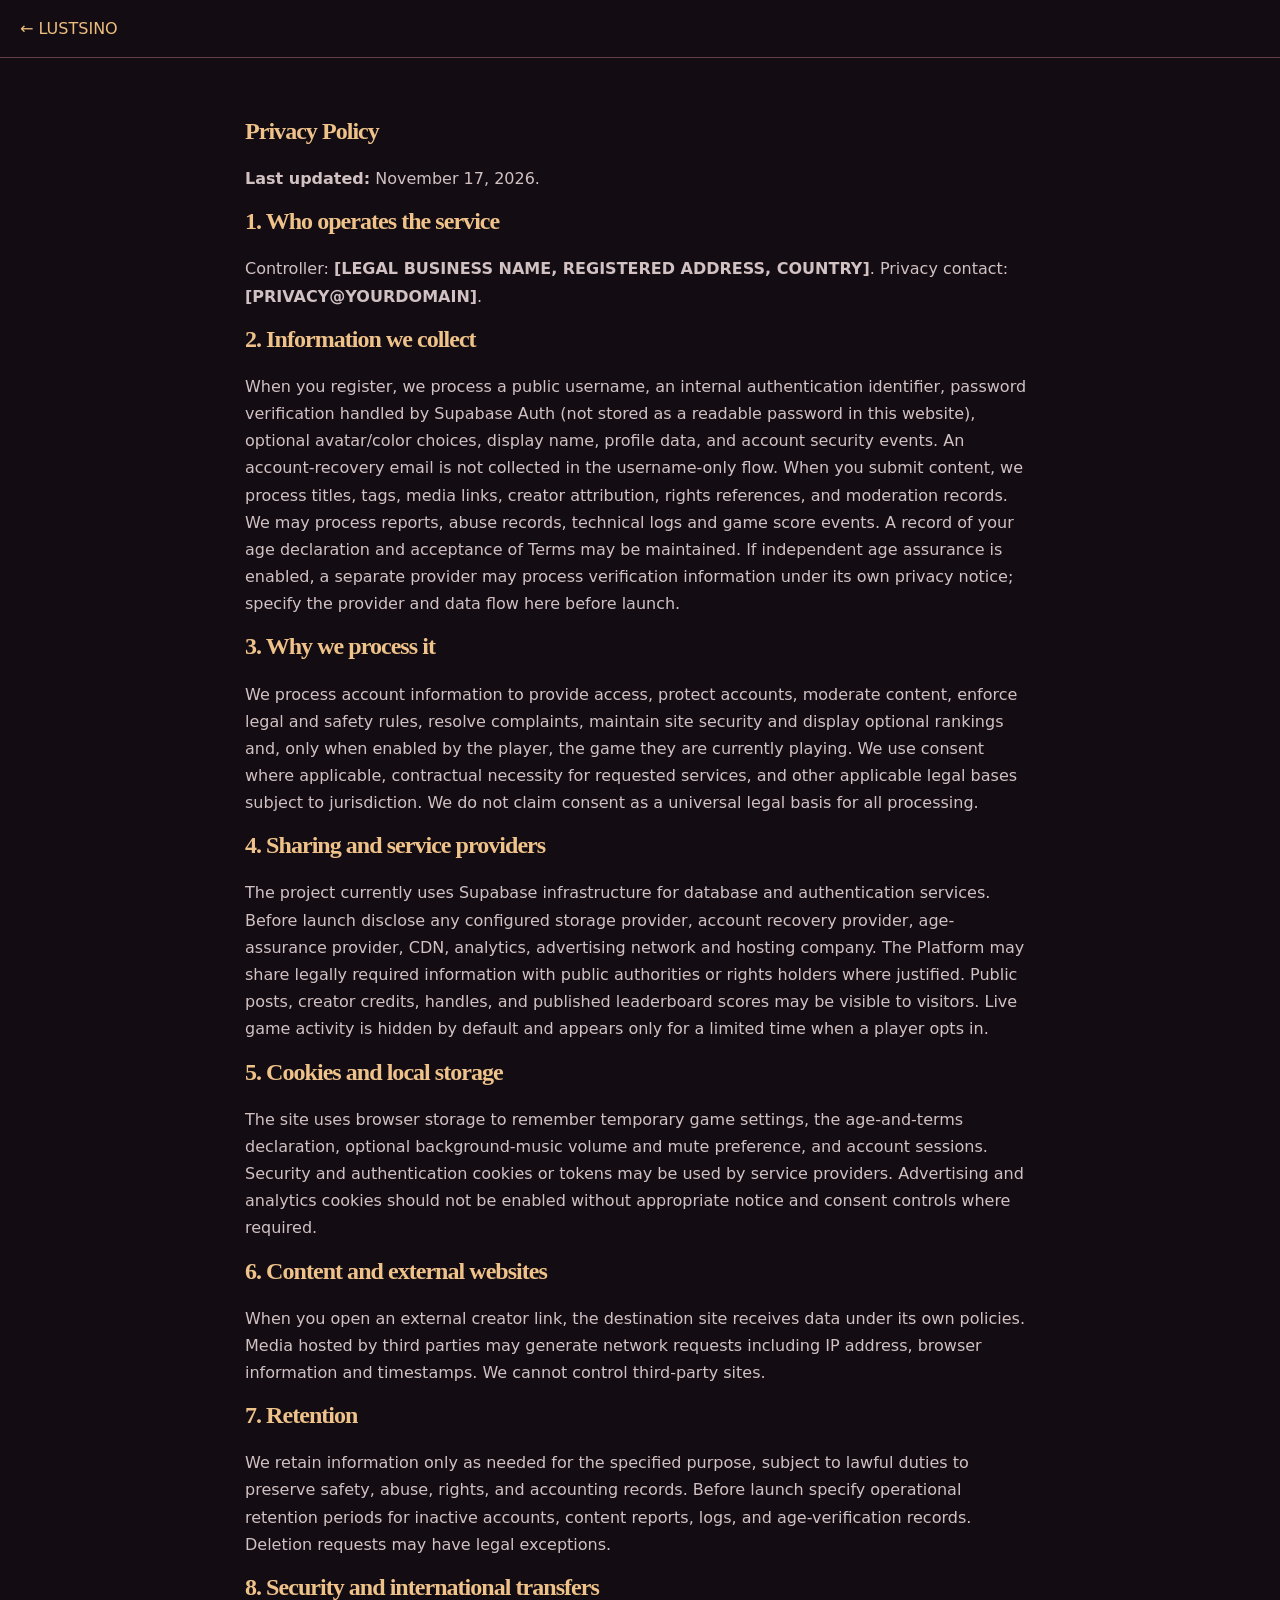
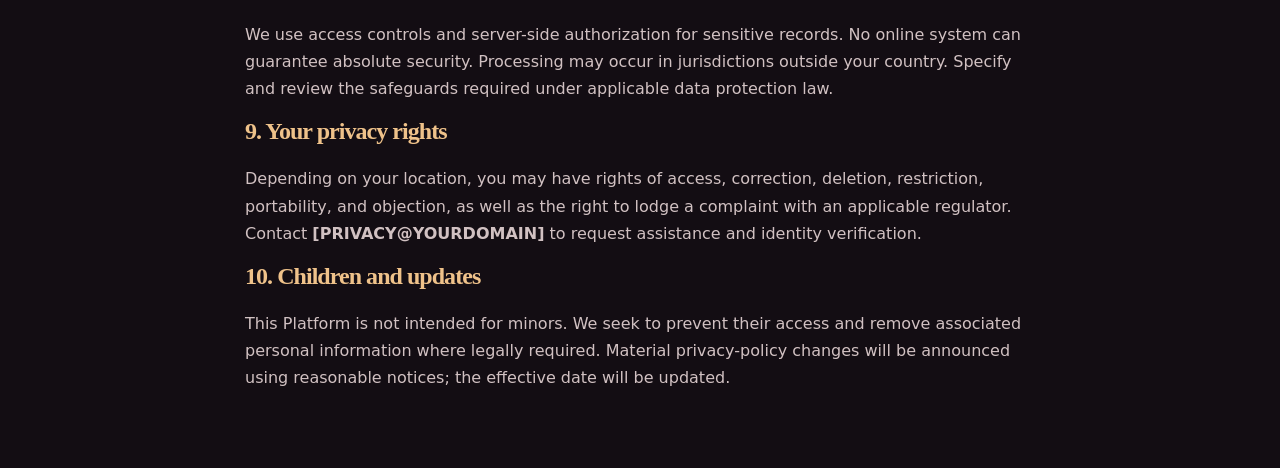
==== commit c10c4c89: "Remove public-facing draft notices from privacy.html" ====
--- a/privacy.html
+++ b/privacy.html
@@ -1 +1 @@
-<!doctype html><html lang="en"><head><meta charset="utf-8"><meta name="viewport" content="width=device-width, initial-scale=1"><title>LUSTSINO — Privacy Policy</title><link rel="stylesheet" href="styles.css"><style>body{background:#130d13;color:#f5e7d6;font:16px/1.7 system-ui}article{max-width:850px;margin:30px auto;padding:30px}h1,h2{font-family:Georgia,serif;color:#efc28a}a{color:#edbd7e}p,li{color:#d1c1c2}header{padding:15px 20px;border-bottom:1px solid #613e44}.warning{padding:15px;border:1px solid #a16c42;border-radius:10px;background:#2d1b20}</style></head><body><header><a href="index.html">← LUSTSINO</a></header><article><h1>Privacy Policy</h1><p><strong>Draft version:</strong> November 17, 2026. Complete all placeholders and have the actual data processing reviewed before launch.</p><div class="warning">Do not publish this as a final legal policy until your provider list, retention schedule, age-verification process, business identity and rights procedures are known.</div><h2>1. Who operates the service</h2><p>Controller: <strong>[LEGAL BUSINESS NAME, REGISTERED ADDRESS, COUNTRY]</strong>. Privacy contact: <strong>[PRIVACY@YOURDOMAIN]</strong>.</p><h2>2. Information we collect</h2><p>When you register, we process a public username, an internal authentication identifier, password verification handled by Supabase Auth (not stored as a readable password in this website), optional avatar/color choices, display name, profile data, and account security events. An account-recovery email is not collected in the username-only flow. When you submit content, we process titles, tags, media links, creator attribution, rights references, and moderation records. We may process reports, abuse records, technical logs and game score events. A record of your age declaration and acceptance of Terms may be maintained. If independent age assurance is enabled, a separate provider may process verification information under its own privacy notice; specify the provider and data flow here before launch.</p><h2>3. Why we process it</h2><p>We process account information to provide access, protect accounts, moderate content, enforce legal and safety rules, resolve complaints, maintain site security and display optional rankings and, only when enabled by the player, the game they are currently playing. We use consent where applicable, contractual necessity for requested services, and other applicable legal bases subject to jurisdiction. We do not claim consent as a universal legal basis for all processing.</p><h2>4. Sharing and service providers</h2><p>The project currently uses Supabase infrastructure for database and authentication services. Before launch disclose any configured storage provider, account recovery provider, age-assurance provider, CDN, analytics, advertising network and hosting company. The Platform may share legally required information with public authorities or rights holders where justified. Public posts, creator credits, handles, and published leaderboard scores may be visible to visitors. Live game activity is hidden by default and appears only for a limited time when a player opts in.</p><h2>5. Cookies and local storage</h2><p>The site uses browser storage to remember temporary game settings, the age-and-terms declaration, optional background-music volume and mute preference, and account sessions. Security and authentication cookies or tokens may be used by service providers. Advertising and analytics cookies should not be enabled without appropriate notice and consent controls where required.</p><h2>6. Content and external websites</h2><p>When you open an external creator link, the destination site receives data under its own policies. Media hosted by third parties may generate network requests including IP address, browser information and timestamps. We cannot control third-party sites.</p><h2>7. Retention</h2><p>We retain information only as needed for the specified purpose, subject to lawful duties to preserve safety, abuse, rights, and accounting records. Before launch specify operational retention periods for inactive accounts, content reports, logs, and age-verification records. Deletion requests may have legal exceptions.</p><h2>8. Security and international transfers</h2><p>We use access controls and server-side authorization for sensitive records. No online system can guarantee absolute security. Processing may occur in jurisdictions outside your country. Specify and review the safeguards required under applicable data protection law.</p><h2>9. Your privacy rights</h2><p>Depending on your location, you may have rights of access, correction, deletion, restriction, portability, and objection, as well as the right to lodge a complaint with an applicable regulator. Contact <strong>[PRIVACY@YOURDOMAIN]</strong> to request assistance and identity verification.</p><h2>10. Children and updates</h2><p>This Platform is not intended for minors. We seek to prevent their access and remove associated personal information where legally required. Material privacy-policy changes will be announced using reasonable notices; the effective date will be updated.</p></article></body></html>
+<!doctype html><html lang="en"><head><meta charset="utf-8"><meta name="viewport" content="width=device-width, initial-scale=1"><title>LUSTSINO — Privacy Policy</title><link rel="stylesheet" href="styles.css"><style>body{background:#130d13;color:#f5e7d6;font:16px/1.7 system-ui}article{max-width:850px;margin:30px auto;padding:30px}h1,h2{font-family:Georgia,serif;color:#efc28a}a{color:#edbd7e}p,li{color:#d1c1c2}header{padding:15px 20px;border-bottom:1px solid #613e44}.warning{padding:15px;border:1px solid #a16c42;border-radius:10px;background:#2d1b20}</style></head><body><header><a href="index.html">← LUSTSINO</a></header><article><h1>Privacy Policy</h1><p><strong>Last updated:</strong> November 17, 2026.</p><h2>1. Who operates the service</h2><p>Controller: <strong>[LEGAL BUSINESS NAME, REGISTERED ADDRESS, COUNTRY]</strong>. Privacy contact: <strong>[PRIVACY@YOURDOMAIN]</strong>.</p><h2>2. Information we collect</h2><p>When you register, we process a public username, an internal authentication identifier, password verification handled by Supabase Auth (not stored as a readable password in this website), optional avatar/color choices, display name, profile data, and account security events. An account-recovery email is not collected in the username-only flow. When you submit content, we process titles, tags, media links, creator attribution, rights references, and moderation records. We may process reports, abuse records, technical logs and game score events. A record of your age declaration and acceptance of Terms may be maintained. If independent age assurance is enabled, a separate provider may process verification information under its own privacy notice; specify the provider and data flow here before launch.</p><h2>3. Why we process it</h2><p>We process account information to provide access, protect accounts, moderate content, enforce legal and safety rules, resolve complaints, maintain site security and display optional rankings and, only when enabled by the player, the game they are currently playing. We use consent where applicable, contractual necessity for requested services, and other applicable legal bases subject to jurisdiction. We do not claim consent as a universal legal basis for all processing.</p><h2>4. Sharing and service providers</h2><p>The project currently uses Supabase infrastructure for database and authentication services. Before launch disclose any configured storage provider, account recovery provider, age-assurance provider, CDN, analytics, advertising network and hosting company. The Platform may share legally required information with public authorities or rights holders where justified. Public posts, creator credits, handles, and published leaderboard scores may be visible to visitors. Live game activity is hidden by default and appears only for a limited time when a player opts in.</p><h2>5. Cookies and local storage</h2><p>The site uses browser storage to remember temporary game settings, the age-and-terms declaration, optional background-music volume and mute preference, and account sessions. Security and authentication cookies or tokens may be used by service providers. Advertising and analytics cookies should not be enabled without appropriate notice and consent controls where required.</p><h2>6. Content and external websites</h2><p>When you open an external creator link, the destination site receives data under its own policies. Media hosted by third parties may generate network requests including IP address, browser information and timestamps. We cannot control third-party sites.</p><h2>7. Retention</h2><p>We retain information only as needed for the specified purpose, subject to lawful duties to preserve safety, abuse, rights, and accounting records. Before launch specify operational retention periods for inactive accounts, content reports, logs, and age-verification records. Deletion requests may have legal exceptions.</p><h2>8. Security and international transfers</h2><p>We use access controls and server-side authorization for sensitive records. No online system can guarantee absolute security. Processing may occur in jurisdictions outside your country. Specify and review the safeguards required under applicable data protection law.</p><h2>9. Your privacy rights</h2><p>Depending on your location, you may have rights of access, correction, deletion, restriction, portability, and objection, as well as the right to lodge a complaint with an applicable regulator. Contact <strong>[PRIVACY@YOURDOMAIN]</strong> to request assistance and identity verification.</p><h2>10. Children and updates</h2><p>This Platform is not intended for minors. We seek to prevent their access and remove associated personal information where legally required. Material privacy-policy changes will be announced using reasonable notices; the effective date will be updated.</p></article></body></html>
--- a/styles.css
+++ b/styles.css
@@ -134,3 +134,11 @@
 .empty-state{padding:35px 24px;color:#ceb8b4;background:linear-gradient(140deg,#3f1728,#1f101c);border:1px solid #875361;border-radius:15px;margin:8px 0 22px;max-width:740px}.empty-state h3{font:27px Georgia,serif;color:#ffe1b7;margin:0 0 8px}.empty-state p{font-size:14px;line-height:1.5;color:#cdb7bd}
 @media(max-width:660px){.carousel-game-grid{height:360px;min-height:360px}.carousel-game-grid>.game-card{width:220px!important;height:330px;top:10px}.carousel-game-grid .game-cover{height:192px!important;min-height:192px}.carousel-game-grid .game-card-text h3{font-size:18px!important}.feature-spotlight{min-height:200px}}
 @media(prefers-reduced-motion:reduce){.carousel-game-grid>.game-card,.spotlight-cover,.spotlight-cover.spotlight-flash{animation:none!important;transition:none!important}}
+
+/* Creator-side reporting dialog: keyboard-operable, mobile responsive */
+.lustsino-report-dialog{width:min(440px,calc(100vw - 28px));max-height:min(85vh,720px);overflow:auto;padding:22px;border:1px solid #674159;border-radius:18px;background:#1c121e;color:#f6e9eb;box-shadow:0 30px 90px #000d}
+.lustsino-report-dialog::backdrop{background:#09070ad9;backdrop-filter:blur(6px)}
+.lustsino-report-dialog h3{margin:0 0 9px;font-size:24px}
+.lustsino-report-dialog label{display:block;margin:14px 0;color:#ddcdd7;font-size:13px}
+.lustsino-report-dialog input,.lustsino-report-dialog select,.lustsino-report-dialog textarea{display:block;width:100%;max-width:100%;margin:6px 0 0;padding:12px;border:1px solid #58374c;border-radius:10px;background:#291a2a;color:#fff;box-sizing:border-box}
+.lustsino-report-dialog p{font-size:13px;line-height:1.55}
